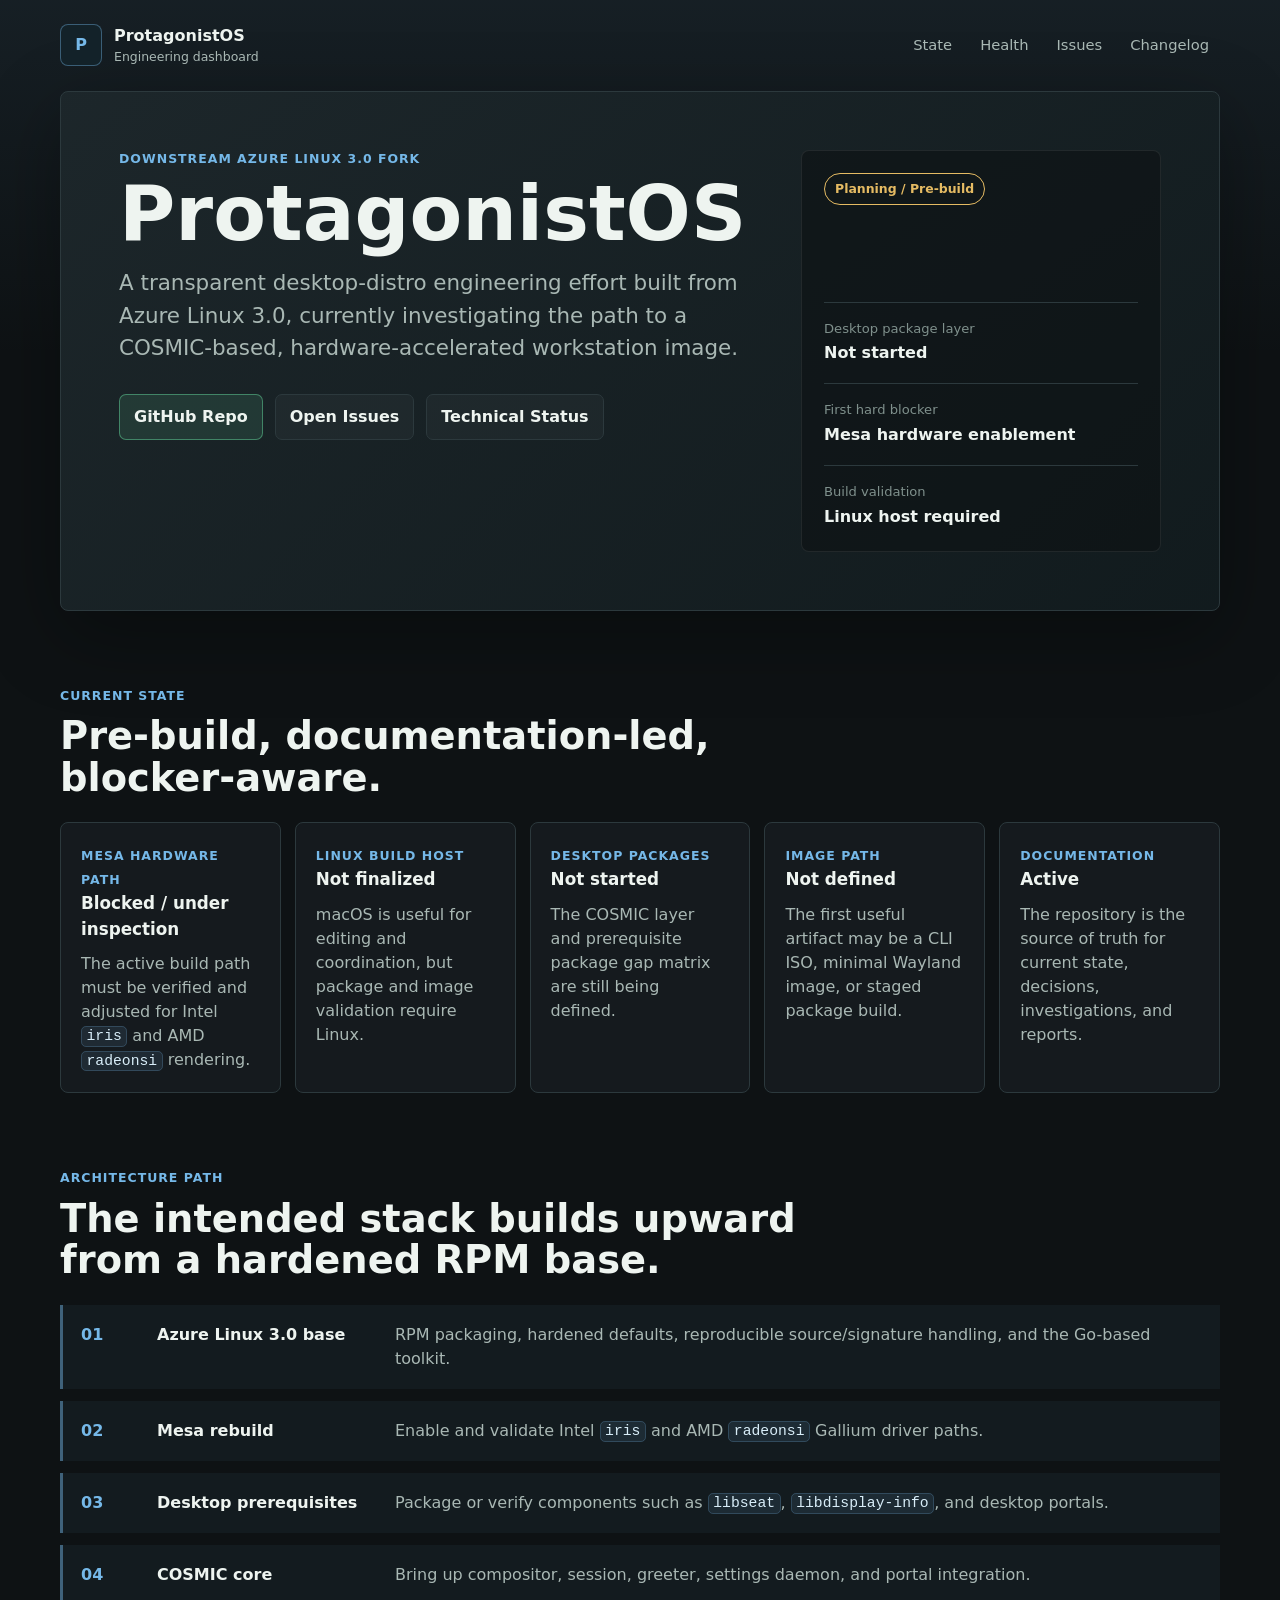
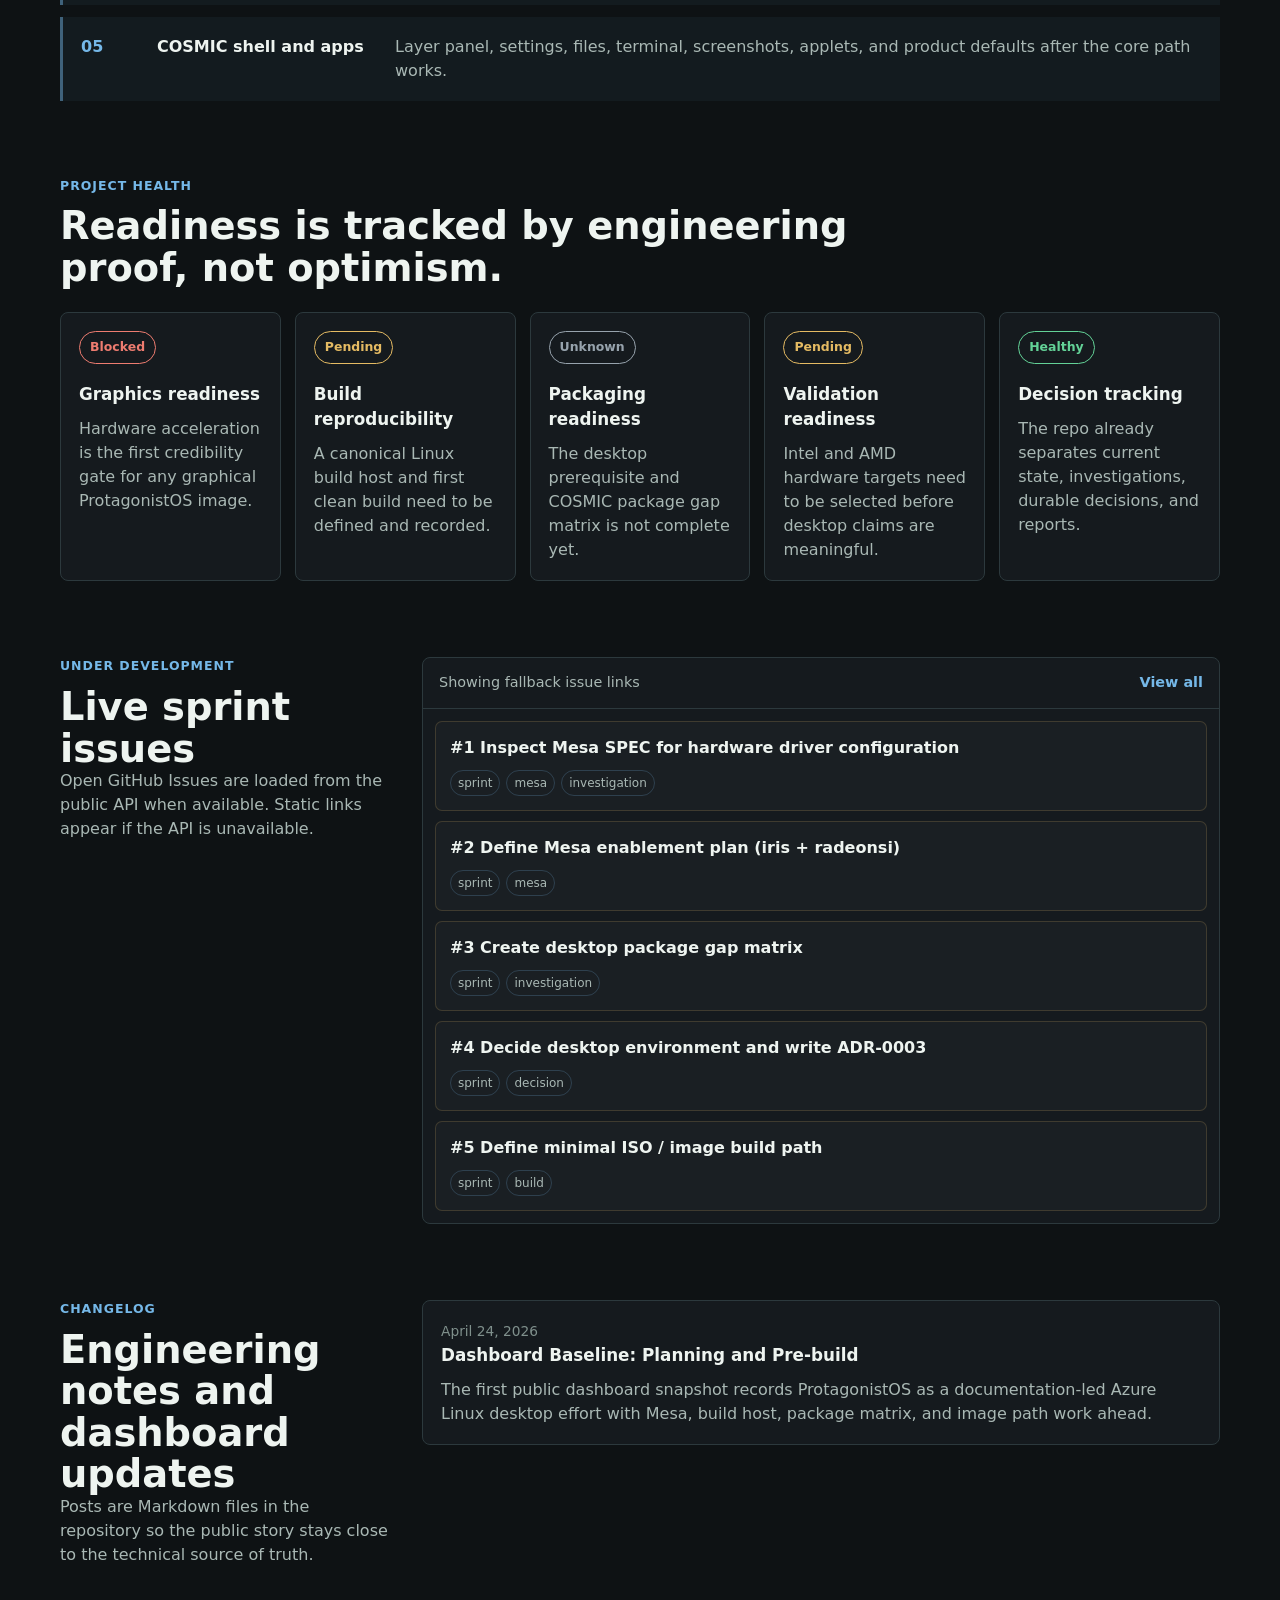
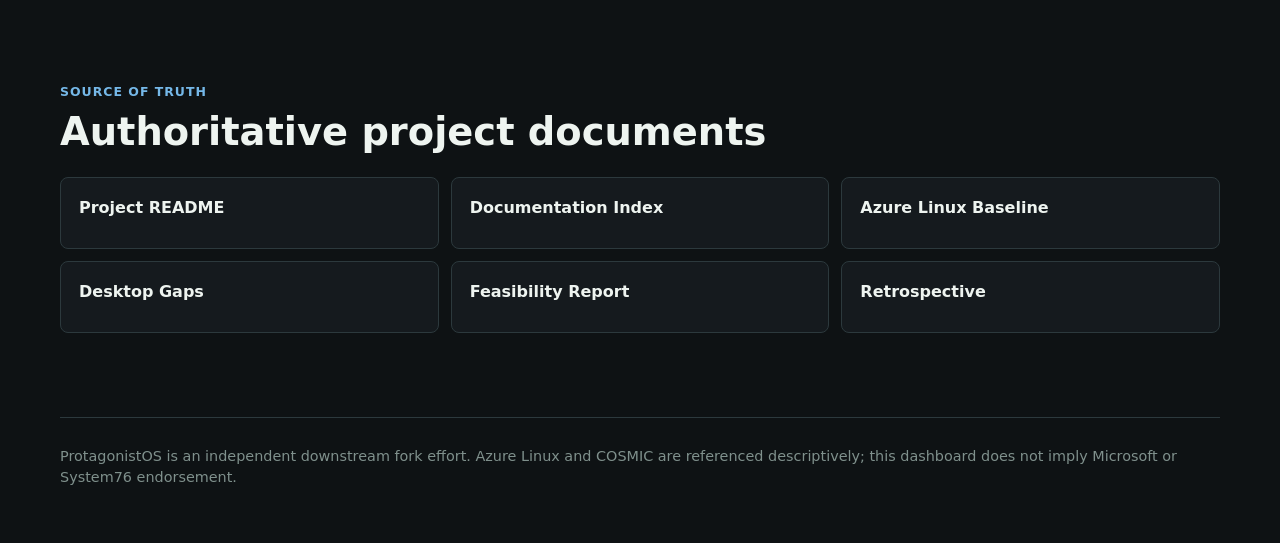
==== site/index.html @ 74064b31 "Migrate dashboard publishing to main and update Pages actions. Move the site and Pages workflow into" ====
<!doctype html>
<html lang="en">
  <head>
    <meta charset="utf-8">
    <meta name="viewport" content="width=device-width, initial-scale=1">
    <meta name="description" content="ProtagonistOS project dashboard: current state, project health, open issues, and changelog for the downstream Azure Linux desktop effort.">
    <title>ProtagonistOS Dashboard</title>
    <link rel="stylesheet" href="assets/styles.css">
  </head>
  <body data-page="dashboard">
    <header class="site-header">
      <a class="brand" href="index.html" aria-label="ProtagonistOS dashboard home">
        <span class="brand-mark" aria-hidden="true">P</span>
        <span>
          <strong>ProtagonistOS</strong>
          <small>Engineering dashboard</small>
        </span>
      </a>
      <nav class="top-nav" aria-label="Primary navigation">
        <a href="#state">State</a>
        <a href="#health">Health</a>
        <a href="#issues">Issues</a>
        <a href="#changelog">Changelog</a>
      </nav>
    </header>

    <main>
      <section class="hero section-band">
        <div class="hero-copy">
          <p class="eyebrow">Downstream Azure Linux 3.0 fork</p>
          <h1>ProtagonistOS</h1>
          <p class="hero-text">
            A transparent desktop-distro engineering effort built from Azure Linux 3.0, currently investigating the path to a COSMIC-based, hardware-accelerated workstation image.
          </p>
          <div class="hero-actions" aria-label="Project links">
            <a class="button button-primary" href="https://github.com/jajunk/azurelinux-protagonist">GitHub Repo</a>
            <a class="button" href="https://github.com/jajunk/azurelinux-protagonist/issues">Open Issues</a>
            <a class="button" href="https://github.com/jajunk/azurelinux-protagonist/blob/sandbox/docs/reports/protagonistos-technical-status.md">Technical Status</a>
          </div>
        </div>
        <aside class="hero-panel" aria-label="Current phase">
          <span class="status-pill pending">Planning / Pre-build</span>
          <dl class="status-list">
            <div>
              <dt>Desktop package layer</dt>
              <dd>Not started</dd>
            </div>
            <div>
              <dt>First hard blocker</dt>
              <dd>Mesa hardware enablement</dd>
            </div>
            <div>
              <dt>Build validation</dt>
              <dd>Linux host required</dd>
            </div>
          </dl>
        </aside>
      </section>

      <section id="state" class="content-section">
        <div class="section-heading">
          <p class="eyebrow">Current state</p>
          <h2>Pre-build, documentation-led, blocker-aware.</h2>
        </div>
        <div class="card-grid state-grid">
          <article class="metric-card blocked">
            <span class="card-kicker">Mesa hardware path</span>
            <h3>Blocked / under inspection</h3>
            <p>The active build path must be verified and adjusted for Intel <code>iris</code> and AMD <code>radeonsi</code> rendering.</p>
          </article>
          <article class="metric-card pending">
            <span class="card-kicker">Linux build host</span>
            <h3>Not finalized</h3>
            <p>macOS is useful for editing and coordination, but package and image validation require Linux.</p>
          </article>
          <article class="metric-card unknown">
            <span class="card-kicker">Desktop packages</span>
            <h3>Not started</h3>
            <p>The COSMIC layer and prerequisite package gap matrix are still being defined.</p>
          </article>
          <article class="metric-card pending">
            <span class="card-kicker">Image path</span>
            <h3>Not defined</h3>
            <p>The first useful artifact may be a CLI ISO, minimal Wayland image, or staged package build.</p>
          </article>
          <article class="metric-card healthy">
            <span class="card-kicker">Documentation</span>
            <h3>Active</h3>
            <p>The repository is the source of truth for current state, decisions, investigations, and reports.</p>
          </article>
        </div>
      </section>

      <section class="content-section architecture">
        <div class="section-heading">
          <p class="eyebrow">Architecture path</p>
          <h2>The intended stack builds upward from a hardened RPM base.</h2>
        </div>
        <ol class="architecture-list" aria-label="ProtagonistOS architecture path">
          <li>
            <span>01</span>
            <strong>Azure Linux 3.0 base</strong>
            <p>RPM packaging, hardened defaults, reproducible source/signature handling, and the Go-based toolkit.</p>
          </li>
          <li>
            <span>02</span>
            <strong>Mesa rebuild</strong>
            <p>Enable and validate Intel <code>iris</code> and AMD <code>radeonsi</code> Gallium driver paths.</p>
          </li>
          <li>
            <span>03</span>
            <strong>Desktop prerequisites</strong>
            <p>Package or verify components such as <code>libseat</code>, <code>libdisplay-info</code>, and desktop portals.</p>
          </li>
          <li>
            <span>04</span>
            <strong>COSMIC core</strong>
            <p>Bring up compositor, session, greeter, settings daemon, and portal integration.</p>
          </li>
          <li>
            <span>05</span>
            <strong>COSMIC shell and apps</strong>
            <p>Layer panel, settings, files, terminal, screenshots, applets, and product defaults after the core path works.</p>
          </li>
        </ol>
      </section>

      <section id="health" class="content-section">
        <div class="section-heading">
          <p class="eyebrow">Project health</p>
          <h2>Readiness is tracked by engineering proof, not optimism.</h2>
        </div>
        <div class="health-board">
          <article>
            <span class="status-pill blocked">Blocked</span>
            <h3>Graphics readiness</h3>
            <p>Hardware acceleration is the first credibility gate for any graphical ProtagonistOS image.</p>
          </article>
          <article>
            <span class="status-pill pending">Pending</span>
            <h3>Build reproducibility</h3>
            <p>A canonical Linux build host and first clean build need to be defined and recorded.</p>
          </article>
          <article>
            <span class="status-pill unknown">Unknown</span>
            <h3>Packaging readiness</h3>
            <p>The desktop prerequisite and COSMIC package gap matrix is not complete yet.</p>
          </article>
          <article>
            <span class="status-pill pending">Pending</span>
            <h3>Validation readiness</h3>
            <p>Intel and AMD hardware targets need to be selected before desktop claims are meaningful.</p>
          </article>
          <article>
            <span class="status-pill healthy">Healthy</span>
            <h3>Decision tracking</h3>
            <p>The repo already separates current state, investigations, durable decisions, and reports.</p>
          </article>
        </div>
      </section>

      <section id="issues" class="content-section split-section">
        <div class="section-heading">
          <p class="eyebrow">Under development</p>
          <h2>Live sprint issues</h2>
          <p>Open GitHub Issues are loaded from the public API when available. Static links appear if the API is unavailable.</p>
        </div>
        <div class="issue-panel">
          <div class="panel-header">
            <span id="issue-status">Loading issues...</span>
            <a href="https://github.com/jajunk/azurelinux-protagonist/issues">View all</a>
          </div>
          <div id="issue-list" class="issue-list" aria-live="polite"></div>
        </div>
      </section>

      <section id="changelog" class="content-section split-section">
        <div class="section-heading">
          <p class="eyebrow">Changelog</p>
          <h2>Engineering notes and dashboard updates</h2>
          <p>Posts are Markdown files in the repository so the public story stays close to the technical source of truth.</p>
        </div>
        <div id="post-list" class="post-list" aria-live="polite"></div>
      </section>

      <section class="content-section link-section">
        <div class="section-heading">
          <p class="eyebrow">Source of truth</p>
          <h2>Authoritative project documents</h2>
        </div>
        <div class="doc-links">
          <a href="https://github.com/jajunk/azurelinux-protagonist/blob/sandbox/README.md">Project README</a>
          <a href="https://github.com/jajunk/azurelinux-protagonist/blob/sandbox/docs/README.md">Documentation Index</a>
          <a href="https://github.com/jajunk/azurelinux-protagonist/blob/sandbox/docs/current-state/azure-linux-baseline.md">Azure Linux Baseline</a>
          <a href="https://github.com/jajunk/azurelinux-protagonist/blob/sandbox/docs/investigations/azure-linux-desktop-gaps.md">Desktop Gaps</a>
          <a href="https://github.com/jajunk/azurelinux-protagonist/blob/sandbox/CUSTOM_DISTRO_FEASIBILITY_REPORT.md">Feasibility Report</a>
          <a href="https://github.com/jajunk/azurelinux-protagonist/blob/sandbox/RETROSPECTIVE.md">Retrospective</a>
        </div>
      </section>
    </main>

    <footer class="site-footer">
      <p>ProtagonistOS is an independent downstream fork effort. Azure Linux and COSMIC are referenced descriptively; this dashboard does not imply Microsoft or System76 endorsement.</p>
    </footer>

    <script src="assets/app.js"></script>
  </body>
</html>
---- site/assets/styles.css ----
:root {
  color-scheme: dark;
  --bg: #0e1214;
  --surface: #161d20;
  --surface-strong: #1d272b;
  --line: #2c393d;
  --text: #eef4f0;
  --muted: #a9b8b4;
  --subtle: #7f908c;
  --green: #63d297;
  --amber: #e5bb63;
  --red: #ee7c70;
  --blue: #75b8e8;
  --gray: #97a3ad;
  --shadow: 0 24px 80px rgba(0, 0, 0, 0.32);
}

* {
  box-sizing: border-box;
}

html {
  scroll-behavior: smooth;
}

body {
  margin: 0;
  background:
    linear-gradient(180deg, rgba(117, 184, 232, 0.08), transparent 360px),
    var(--bg);
  color: var(--text);
  font-family: Inter, ui-sans-serif, system-ui, -apple-system, BlinkMacSystemFont, "Segoe UI", sans-serif;
  line-height: 1.5;
}

a {
  color: inherit;
}

code {
  border: 1px solid rgba(117, 184, 232, 0.22);
  border-radius: 5px;
  background: rgba(117, 184, 232, 0.1);
  color: #d8edf8;
  font-family: ui-monospace, SFMono-Regular, Menlo, Consolas, monospace;
  font-size: 0.92em;
  padding: 0.08rem 0.28rem;
}

.site-header,
.site-footer,
main {
  width: min(1160px, calc(100% - 32px));
  margin: 0 auto;
}

.site-header {
  display: flex;
  align-items: center;
  justify-content: space-between;
  gap: 24px;
  padding: 24px 0;
}

.brand {
  display: inline-flex;
  align-items: center;
  gap: 12px;
  text-decoration: none;
}

.brand-mark {
  display: grid;
  width: 42px;
  height: 42px;
  place-items: center;
  border: 1px solid rgba(117, 184, 232, 0.4);
  border-radius: 8px;
  background: #132229;
  color: var(--blue);
  font-weight: 800;
}

.brand strong,
.brand small {
  display: block;
}

.brand small {
  color: var(--muted);
  font-size: 0.78rem;
}

.top-nav {
  display: flex;
  gap: 6px;
  flex-wrap: wrap;
  justify-content: flex-end;
}

.top-nav a {
  border: 1px solid transparent;
  border-radius: 7px;
  color: var(--muted);
  font-size: 0.92rem;
  padding: 8px 10px;
  text-decoration: none;
}

.top-nav a:hover,
.button:hover,
.doc-links a:hover,
.issue-card:hover,
.post-card:hover {
  border-color: rgba(117, 184, 232, 0.55);
  color: var(--text);
}

.section-band {
  border: 1px solid var(--line);
  border-radius: 8px;
  background: linear-gradient(135deg, rgba(29, 39, 43, 0.94), rgba(18, 28, 31, 0.9));
  box-shadow: var(--shadow);
}

.hero {
  display: grid;
  grid-template-columns: minmax(0, 1fr) 360px;
  gap: 32px;
  align-items: stretch;
  min-height: 520px;
  padding: clamp(28px, 5vw, 58px);
}

.eyebrow,
.card-kicker {
  margin: 0 0 10px;
  color: var(--blue);
  font-size: 0.78rem;
  font-weight: 750;
  letter-spacing: 0.08em;
  text-transform: uppercase;
}

h1,
h2,
h3,
p {
  margin-top: 0;
}

h1 {
  max-width: 700px;
  margin-bottom: 16px;
  font-size: clamp(3rem, 6vw, 5.8rem);
  letter-spacing: 0;
  line-height: 0.95;
}

h2 {
  max-width: 800px;
  margin-bottom: 0;
  font-size: clamp(1.65rem, 3vw, 2.4rem);
  letter-spacing: 0;
  line-height: 1.08;
}

h3 {
  margin-bottom: 10px;
  font-size: 1.05rem;
}

.hero-text {
  max-width: 730px;
  color: var(--muted);
  font-size: clamp(1.1rem, 2vw, 1.34rem);
}

.hero-actions {
  display: flex;
  gap: 12px;
  flex-wrap: wrap;
  margin-top: 30px;
}

.button {
  display: inline-flex;
  align-items: center;
  min-height: 42px;
  border: 1px solid var(--line);
  border-radius: 7px;
  background: rgba(255, 255, 255, 0.03);
  color: var(--text);
  font-weight: 700;
  padding: 10px 14px;
  text-decoration: none;
}

.button-primary {
  border-color: rgba(99, 210, 151, 0.5);
  background: rgba(99, 210, 151, 0.13);
}

.hero-panel {
  display: flex;
  flex-direction: column;
  justify-content: space-between;
  border: 1px solid rgba(255, 255, 255, 0.08);
  border-radius: 8px;
  background: rgba(14, 18, 20, 0.62);
  padding: 22px;
}

.status-pill {
  display: inline-flex;
  width: fit-content;
  border: 1px solid currentColor;
  border-radius: 999px;
  font-size: 0.78rem;
  font-weight: 800;
  padding: 6px 10px;
}

.healthy {
  color: var(--green);
}

.pending {
  color: var(--amber);
}

.blocked {
  color: var(--red);
}

.unknown {
  color: var(--gray);
}

.status-list {
  display: grid;
  gap: 18px;
  margin: 0;
}

.status-list div {
  border-top: 1px solid var(--line);
  padding-top: 16px;
}

.status-list dt {
  color: var(--subtle);
  font-size: 0.82rem;
}

.status-list dd {
  margin: 3px 0 0;
  color: var(--text);
  font-weight: 760;
}

.content-section {
  padding: 76px 0 0;
}

.section-heading {
  margin-bottom: 24px;
}

.section-heading p:not(.eyebrow) {
  max-width: 640px;
  color: var(--muted);
}

.card-grid {
  display: grid;
  gap: 14px;
}

.state-grid {
  grid-template-columns: repeat(5, minmax(0, 1fr));
}

.metric-card,
.health-board article,
.issue-panel,
.post-card,
.doc-links a {
  border: 1px solid var(--line);
  border-radius: 8px;
  background: rgba(22, 29, 32, 0.82);
}

.metric-card {
  min-height: 220px;
  padding: 20px;
}

.metric-card h3,
.metric-card p {
  color: var(--text);
}

.metric-card p,
.health-board p,
.post-card p {
  color: var(--muted);
  margin-bottom: 0;
}

.architecture-list {
  display: grid;
  gap: 12px;
  margin: 0;
  padding: 0;
  list-style: none;
}

.architecture-list li {
  display: grid;
  grid-template-columns: 58px 220px minmax(0, 1fr);
  gap: 18px;
  align-items: start;
  border-left: 3px solid rgba(117, 184, 232, 0.45);
  background: rgba(117, 184, 232, 0.05);
  padding: 18px;
}

.architecture-list span {
  color: var(--blue);
  font-weight: 850;
}

.architecture-list p {
  color: var(--muted);
  margin-bottom: 0;
}

.health-board {
  display: grid;
  grid-template-columns: repeat(5, minmax(0, 1fr));
  gap: 14px;
}

.health-board article {
  min-height: 210px;
  padding: 18px;
}

.health-board h3 {
  margin-top: 18px;
}

.split-section {
  display: grid;
  grid-template-columns: 330px minmax(0, 1fr);
  gap: 32px;
  align-items: start;
}

.issue-panel {
  overflow: hidden;
}

.panel-header {
  display: flex;
  align-items: center;
  justify-content: space-between;
  gap: 16px;
  border-bottom: 1px solid var(--line);
  color: var(--muted);
  font-size: 0.9rem;
  padding: 14px 16px;
}

.panel-header a {
  color: var(--blue);
  font-weight: 700;
  text-decoration: none;
}

.issue-list,
.post-list {
  display: grid;
  gap: 10px;
}

.issue-list {
  padding: 12px;
}

.issue-card {
  display: block;
  border: 1px solid transparent;
  border-radius: 7px;
  background: rgba(255, 255, 255, 0.025);
  padding: 14px;
  text-decoration: none;
}

.issue-card strong {
  display: block;
  margin-bottom: 10px;
}

.issue-card.fallback {
  border-color: rgba(229, 187, 99, 0.18);
}

.issue-labels {
  display: flex;
  flex-wrap: wrap;
  gap: 6px;
}

.issue-labels span {
  border: 1px solid rgba(117, 184, 232, 0.22);
  border-radius: 999px;
  color: var(--muted);
  font-size: 0.75rem;
  padding: 3px 7px;
}

.post-card {
  padding: 18px;
}

.post-card time,
.post-header time {
  color: var(--subtle);
  font-size: 0.86rem;
}

.post-card a {
  color: var(--text);
  text-decoration: none;
}

.post-card a:hover,
.markdown-body a,
.site-footer a {
  color: var(--blue);
}

.doc-links {
  display: grid;
  grid-template-columns: repeat(3, minmax(0, 1fr));
  gap: 12px;
}

.doc-links a {
  min-height: 72px;
  padding: 18px;
  color: var(--text);
  font-weight: 750;
  text-decoration: none;
}

.post-shell {
  max-width: 820px;
}

.post-content {
  border: 1px solid var(--line);
  border-radius: 8px;
  background: rgba(22, 29, 32, 0.86);
  padding: clamp(24px, 5vw, 56px);
}

.post-header {
  border-bottom: 1px solid var(--line);
  margin-bottom: 28px;
  padding-bottom: 24px;
}

.post-header h1 {
  margin-bottom: 12px;
  font-size: clamp(2.1rem, 4vw, 3.5rem);
  line-height: 1.05;
}

.markdown-body {
  color: var(--muted);
}

.markdown-body h2,
.markdown-body h3,
.markdown-body strong {
  color: var(--text);
}

.markdown-body pre {
  overflow: auto;
  border: 1px solid var(--line);
  border-radius: 8px;
  background: #0b0f11;
  padding: 16px;
}

.markdown-body pre code {
  border: 0;
  background: transparent;
  padding: 0;
}

.empty-state {
  border: 1px dashed var(--line);
  border-radius: 8px;
  color: var(--muted);
  padding: 18px;
}

.site-footer {
  border-top: 1px solid var(--line);
  color: var(--subtle);
  font-size: 0.9rem;
  margin-top: 84px;
  padding: 28px 0 40px;
}

@media (max-width: 980px) {
  .hero,
  .split-section {
    grid-template-columns: 1fr;
  }

  .hero {
    min-height: unset;
  }

  .state-grid,
  .health-board,
  .doc-links {
    grid-template-columns: repeat(2, minmax(0, 1fr));
  }

  .architecture-list li {
    grid-template-columns: 42px minmax(0, 1fr);
  }

  .architecture-list p {
    grid-column: 2;
  }
}

@media (max-width: 640px) {
  .site-header {
    align-items: flex-start;
    flex-direction: column;
  }

  .top-nav {
    justify-content: flex-start;
  }

  .hero-actions {
    flex-direction: column;
  }

  .button {
    justify-content: center;
  }

  .state-grid,
  .health-board,
  .doc-links {
    grid-template-columns: 1fr;
  }

  .metric-card,
  .health-board article {
    min-height: unset;
  }
}
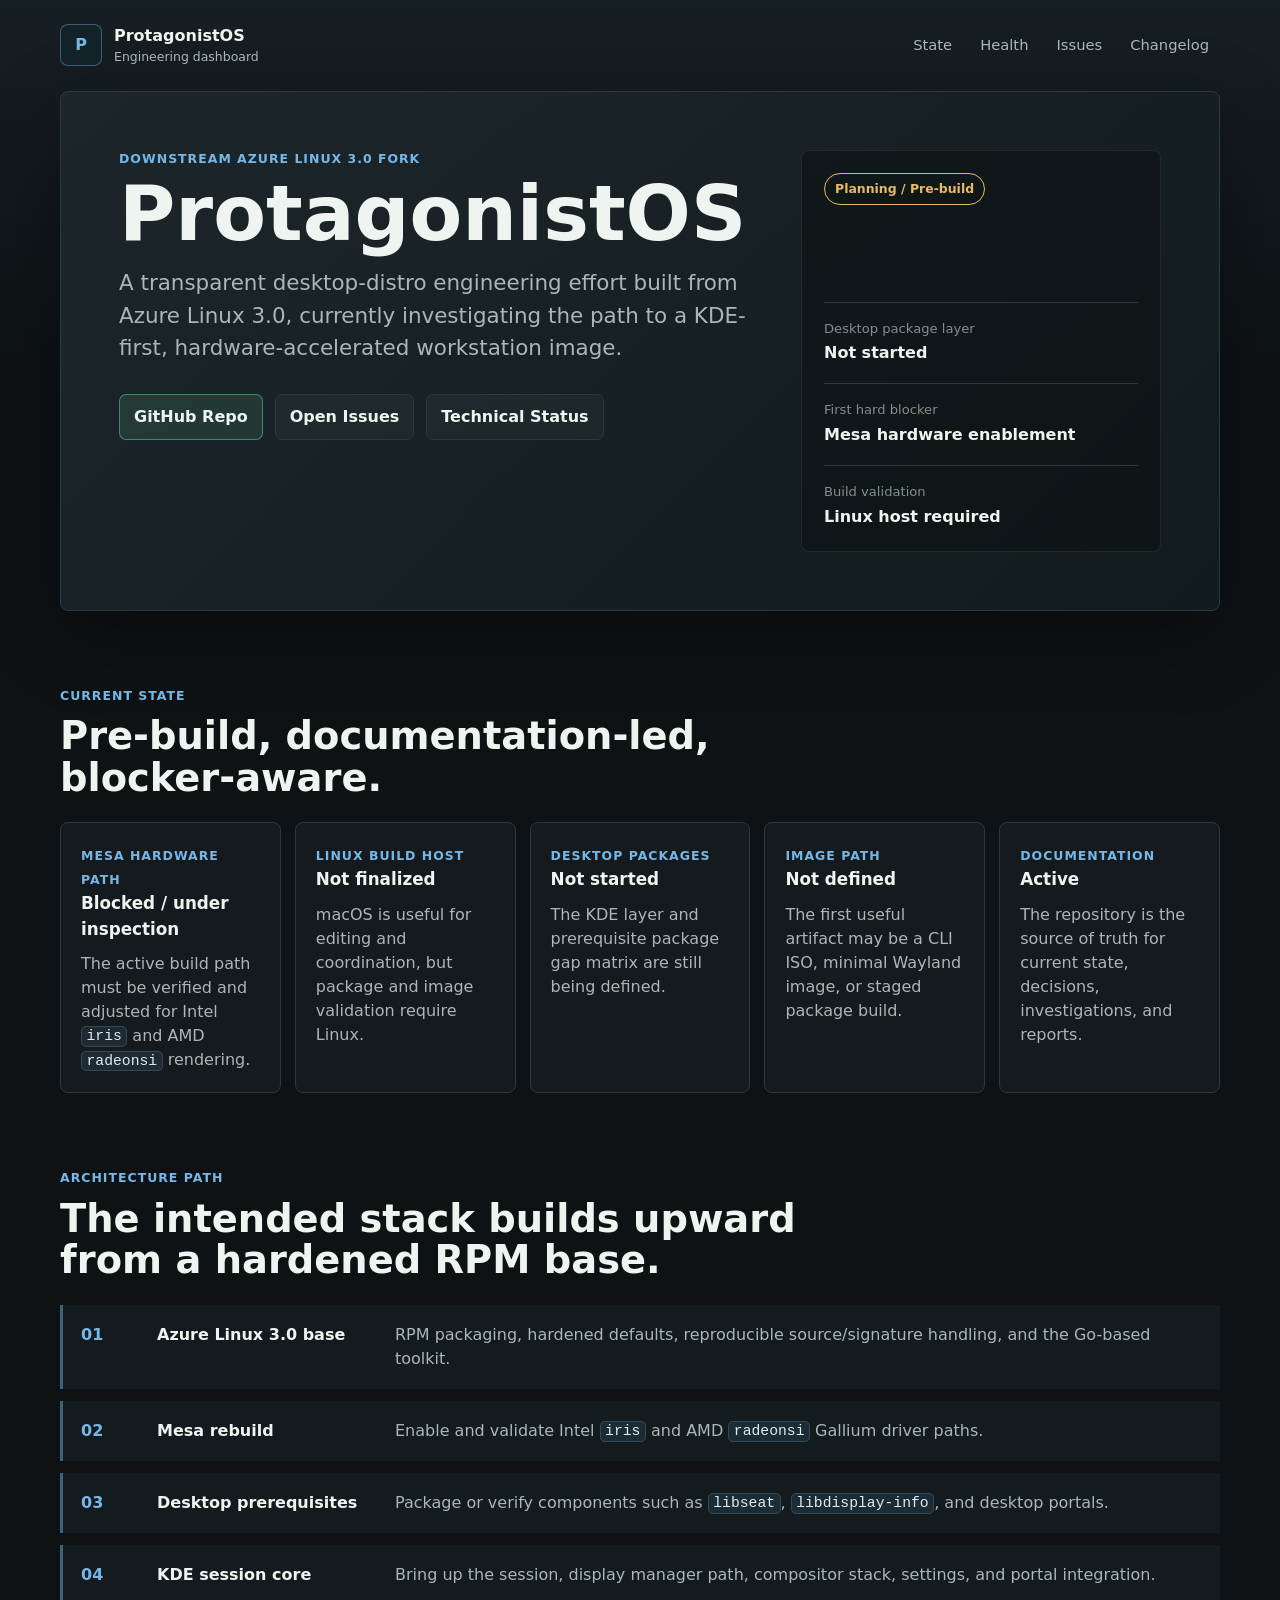
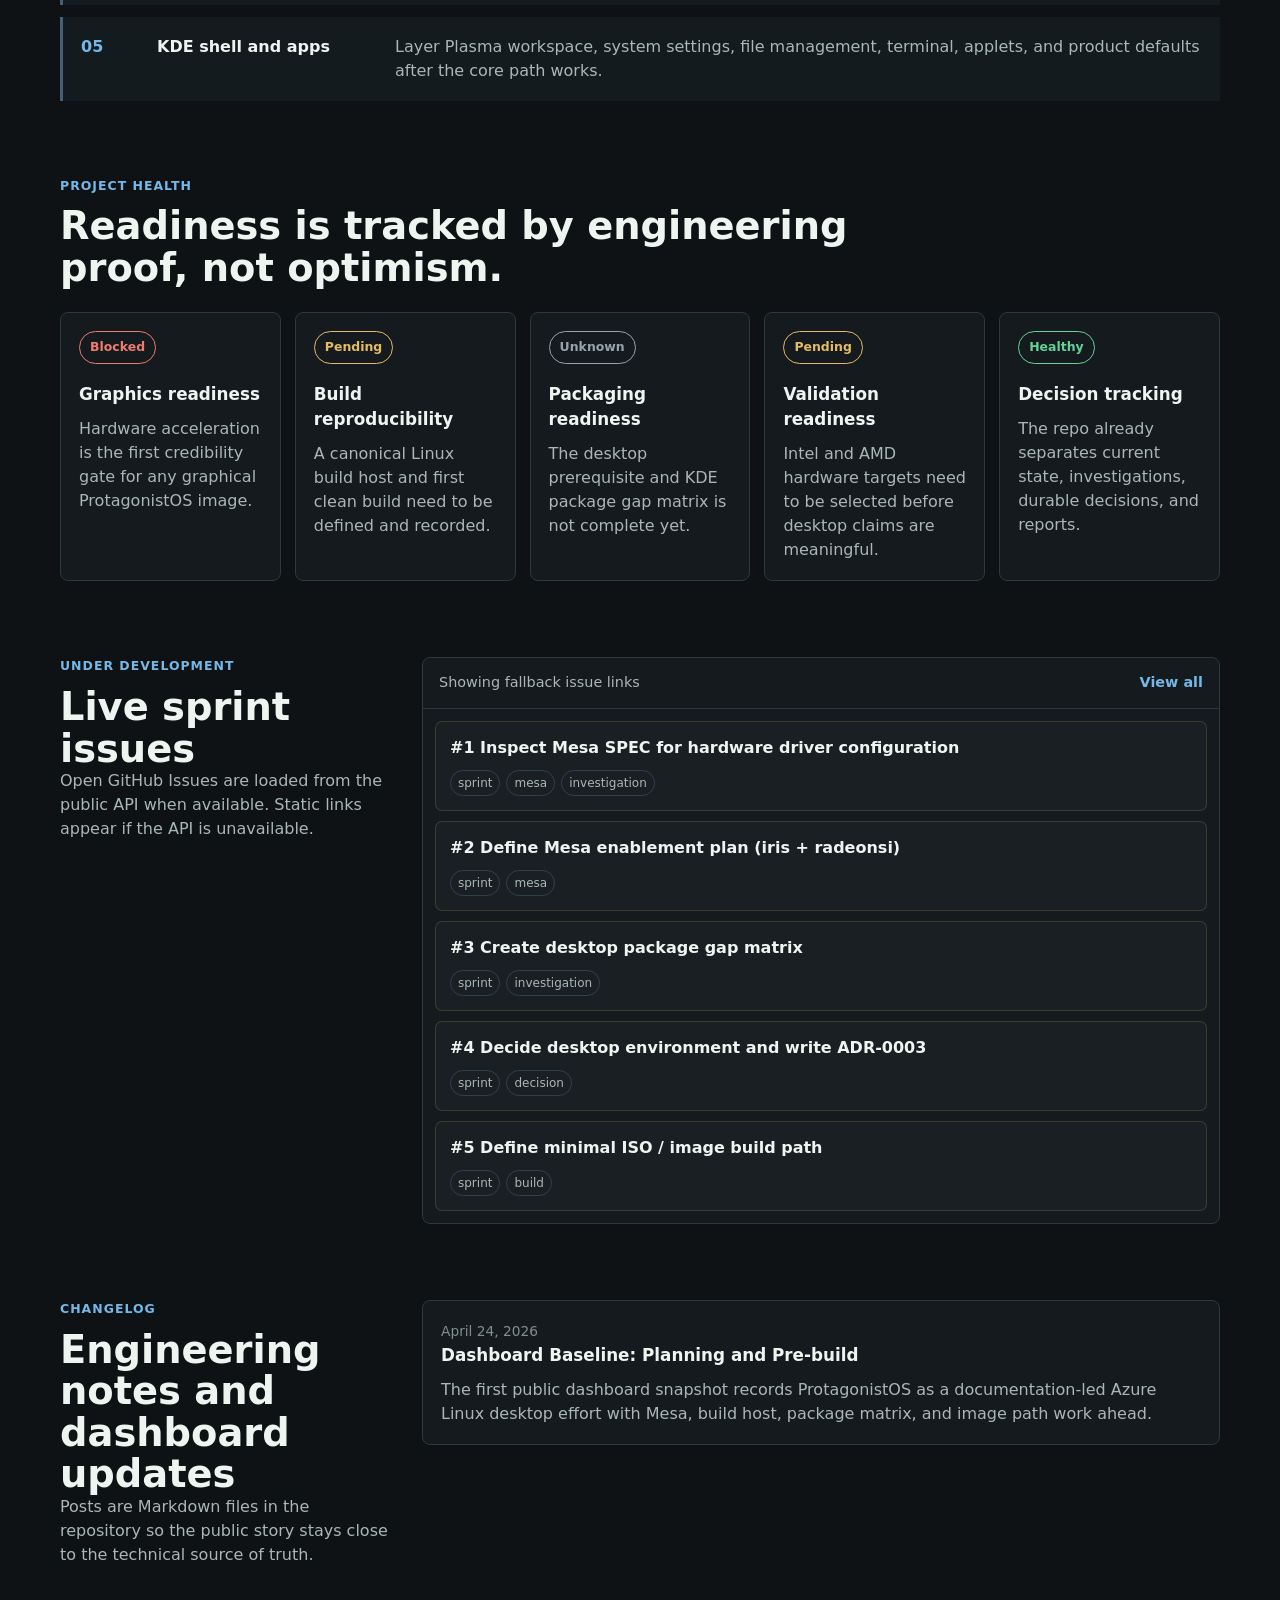
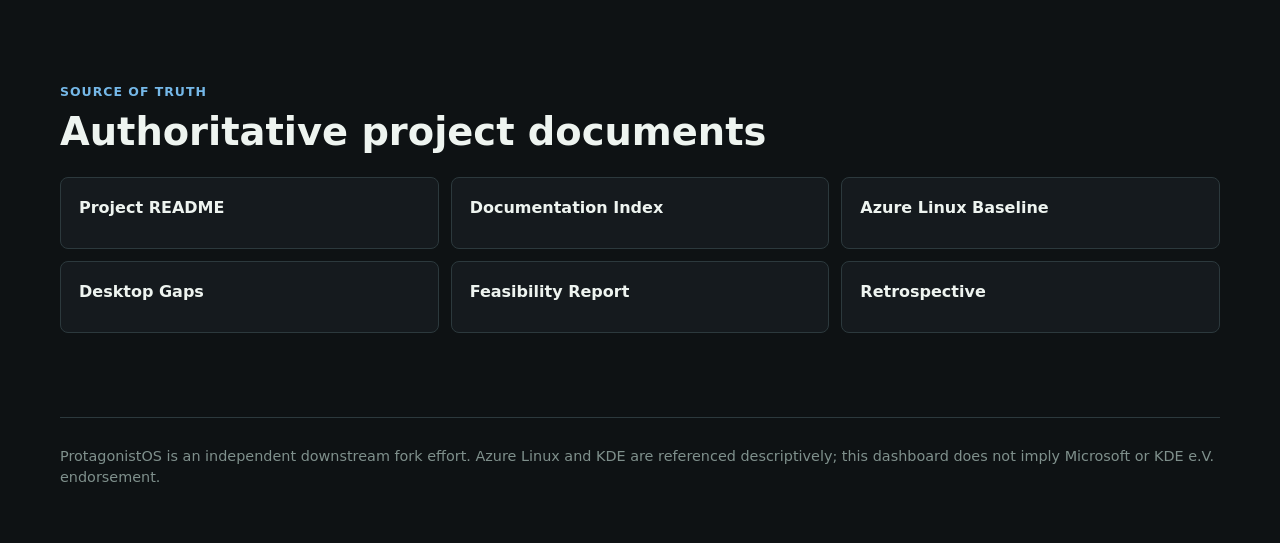
==== commit c57247ce: "Fix dashboard review issues and KDE wording" ====
--- a/site/index.html
+++ b/site/index.html
@@ -30,12 +30,12 @@
           <p class="eyebrow">Downstream Azure Linux 3.0 fork</p>
           <h1>ProtagonistOS</h1>
           <p class="hero-text">
-            A transparent desktop-distro engineering effort built from Azure Linux 3.0, currently investigating the path to a COSMIC-based, hardware-accelerated workstation image.
+            A transparent desktop-distro engineering effort built from Azure Linux 3.0, currently investigating the path to a KDE-first, hardware-accelerated workstation image.
           </p>
           <div class="hero-actions" aria-label="Project links">
             <a class="button button-primary" href="https://github.com/jajunk/azurelinux-protagonist">GitHub Repo</a>
             <a class="button" href="https://github.com/jajunk/azurelinux-protagonist/issues">Open Issues</a>
-            <a class="button" href="https://github.com/jajunk/azurelinux-protagonist/blob/sandbox/docs/reports/protagonistos-technical-status.md">Technical Status</a>
+            <a class="button" href="https://github.com/jajunk/azurelinux-protagonist/blob/main/docs/reports/protagonistos-technical-status.md">Technical Status</a>
           </div>
         </div>
         <aside class="hero-panel" aria-label="Current phase">
@@ -76,7 +76,7 @@
           <article class="metric-card unknown">
             <span class="card-kicker">Desktop packages</span>
             <h3>Not started</h3>
-            <p>The COSMIC layer and prerequisite package gap matrix are still being defined.</p>
+            <p>The KDE layer and prerequisite package gap matrix are still being defined.</p>
           </article>
           <article class="metric-card pending">
             <span class="card-kicker">Image path</span>
@@ -114,13 +114,13 @@
           </li>
           <li>
             <span>04</span>
-            <strong>COSMIC core</strong>
-            <p>Bring up compositor, session, greeter, settings daemon, and portal integration.</p>
+            <strong>KDE session core</strong>
+            <p>Bring up the session, display manager path, compositor stack, settings, and portal integration.</p>
           </li>
           <li>
             <span>05</span>
-            <strong>COSMIC shell and apps</strong>
-            <p>Layer panel, settings, files, terminal, screenshots, applets, and product defaults after the core path works.</p>
+            <strong>KDE shell and apps</strong>
+            <p>Layer Plasma workspace, system settings, file management, terminal, applets, and product defaults after the core path works.</p>
           </li>
         </ol>
       </section>
@@ -144,7 +144,7 @@
           <article>
             <span class="status-pill unknown">Unknown</span>
             <h3>Packaging readiness</h3>
-            <p>The desktop prerequisite and COSMIC package gap matrix is not complete yet.</p>
+            <p>The desktop prerequisite and KDE package gap matrix is not complete yet.</p>
           </article>
           <article>
             <span class="status-pill pending">Pending</span>
@@ -189,18 +189,18 @@
           <h2>Authoritative project documents</h2>
         </div>
         <div class="doc-links">
-          <a href="https://github.com/jajunk/azurelinux-protagonist/blob/sandbox/README.md">Project README</a>
-          <a href="https://github.com/jajunk/azurelinux-protagonist/blob/sandbox/docs/README.md">Documentation Index</a>
-          <a href="https://github.com/jajunk/azurelinux-protagonist/blob/sandbox/docs/current-state/azure-linux-baseline.md">Azure Linux Baseline</a>
-          <a href="https://github.com/jajunk/azurelinux-protagonist/blob/sandbox/docs/investigations/azure-linux-desktop-gaps.md">Desktop Gaps</a>
-          <a href="https://github.com/jajunk/azurelinux-protagonist/blob/sandbox/CUSTOM_DISTRO_FEASIBILITY_REPORT.md">Feasibility Report</a>
-          <a href="https://github.com/jajunk/azurelinux-protagonist/blob/sandbox/RETROSPECTIVE.md">Retrospective</a>
+          <a href="https://github.com/jajunk/azurelinux-protagonist/blob/main/README.md">Project README</a>
+          <a href="https://github.com/jajunk/azurelinux-protagonist/blob/main/docs/README.md">Documentation Index</a>
+          <a href="https://github.com/jajunk/azurelinux-protagonist/blob/main/docs/current-state/azure-linux-baseline.md">Azure Linux Baseline</a>
+          <a href="https://github.com/jajunk/azurelinux-protagonist/blob/main/docs/investigations/azure-linux-desktop-gaps.md">Desktop Gaps</a>
+          <a href="https://github.com/jajunk/azurelinux-protagonist/blob/main/CUSTOM_DISTRO_FEASIBILITY_REPORT.md">Feasibility Report</a>
+          <a href="https://github.com/jajunk/azurelinux-protagonist/blob/main/RETROSPECTIVE.md">Retrospective</a>
         </div>
       </section>
     </main>
 
     <footer class="site-footer">
-      <p>ProtagonistOS is an independent downstream fork effort. Azure Linux and COSMIC are referenced descriptively; this dashboard does not imply Microsoft or System76 endorsement.</p>
+      <p>ProtagonistOS is an independent downstream fork effort. Azure Linux and KDE are referenced descriptively; this dashboard does not imply Microsoft or KDE e.V. endorsement.</p>
     </footer>
 
     <script src="assets/app.js"></script>
--- a/site/assets/styles.css
+++ b/site/assets/styles.css
@@ -214,7 +214,7 @@
 .status-pill {
   display: inline-flex;
   width: fit-content;
-  border: 1px solid currentColor;
+  border: 1px solid currentcolor;
   border-radius: 999px;
   font-size: 0.78rem;
   font-weight: 800;
